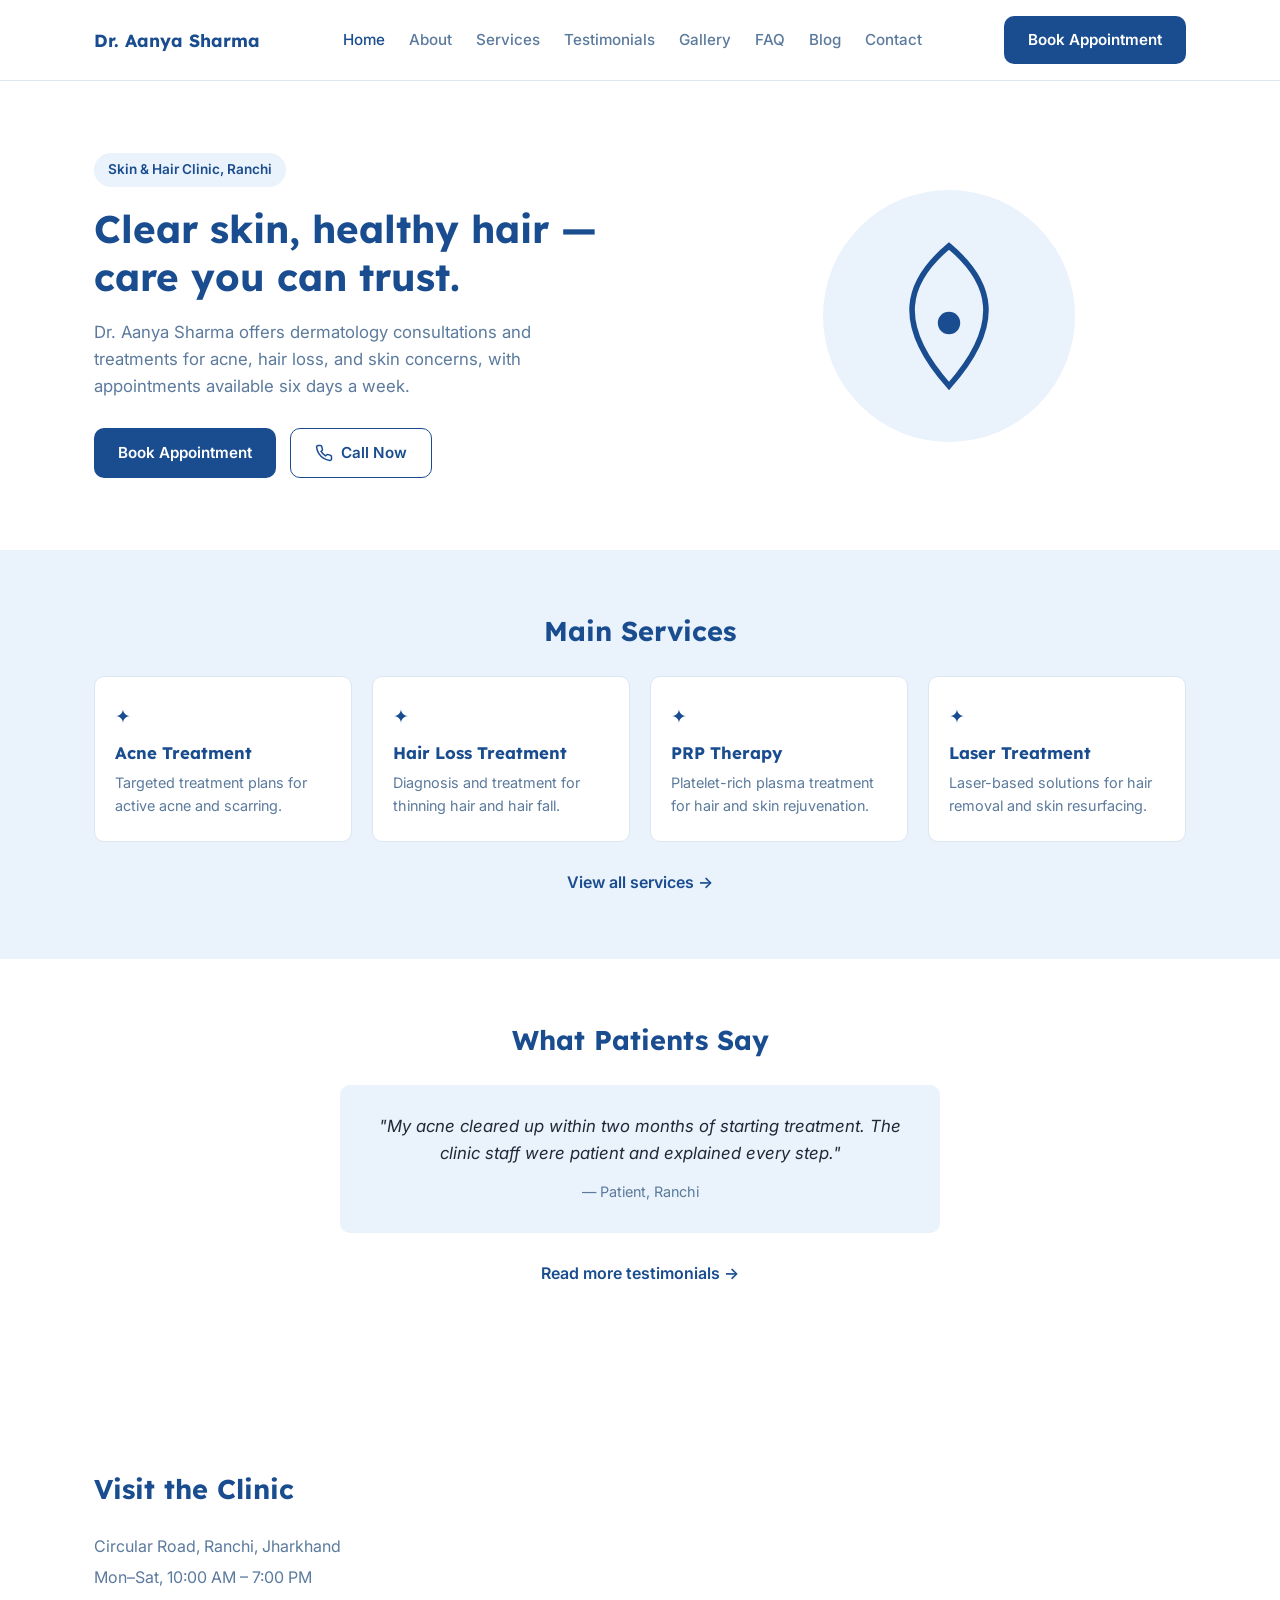
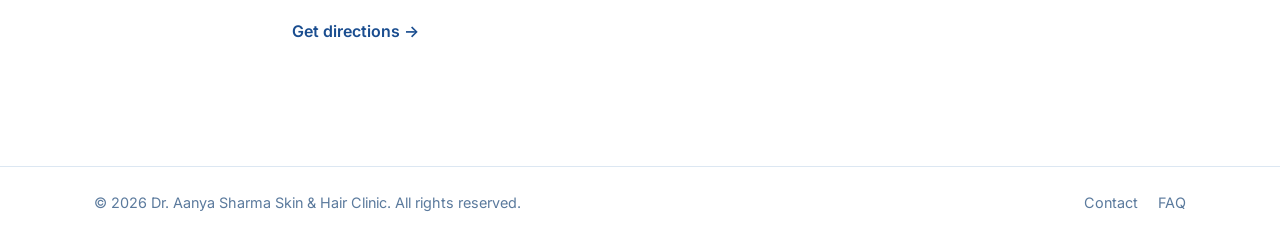
==== index.html @ 22db9ebb "initial site" ====
<!DOCTYPE html>
<html lang="en">
<head>
<meta charset="UTF-8">
<meta name="viewport" content="width=device-width, initial-scale=1.0">
<title>Dr. Aanya Sharma — Skin & Hair Clinic | Ranchi</title>
<link rel="preconnect" href="https://fonts.googleapis.com">
<link href="https://fonts.googleapis.com/css2?family=Lexend:wght@500;600;700&family=Inter:wght@400;500;600&display=swap" rel="stylesheet">
<link rel="stylesheet" href="style.css">
</head>
<body>

<header class="site-header">
  <div class="container header-inner">
    <a href="index.html" class="logo">Dr. Aanya Sharma</a>
    <nav class="nav">
      <a href="index.html" class="active">Home</a>
      <a href="about.html">About</a>
      <a href="services.html">Services</a>
      <a href="testimonials.html">Testimonials</a>
      <a href="gallery.html">Gallery</a>
      <a href="faq.html">FAQ</a>
      <a href="blog.html">Blog</a>
      <a href="contact.html">Contact</a>
    </nav>
    <a href="appointment.html" class="btn btn-primary nav-cta">Book Appointment</a>
  </div>
</header>

<section class="hero">
  <div class="container hero-inner">
    <div class="hero-text">
      <span class="eyebrow">Skin &amp; Hair Clinic, Ranchi</span>
      <h1>Clear skin, healthy hair —<br>care you can trust.</h1>
      <p class="hero-sub">Dr. Aanya Sharma offers dermatology consultations and treatments for acne, hair loss, and skin concerns, with appointments available six days a week.</p>
      <div class="hero-actions">
        <a href="appointment.html" class="btn btn-primary">Book Appointment</a>
        <a href="tel:+919999999999" class="btn btn-outline">
          <svg width="18" height="18" viewBox="0 0 24 24" fill="none" stroke="currentColor" stroke-width="2"><path d="M22 16.92v3a2 2 0 01-2.18 2 19.79 19.79 0 01-8.63-3.07 19.5 19.5 0 01-6-6 19.79 19.79 0 01-3.07-8.67A2 2 0 014.11 2h3a2 2 0 012 1.72c.127.96.361 1.903.7 2.81a2 2 0 01-.45 2.11L8.09 9.91a16 16 0 006 6l1.27-1.27a2 2 0 012.11-.45c.907.339 1.85.573 2.81.7A2 2 0 0122 16.92z"/></svg>
          Call Now
        </a>
      </div>
    </div>
    <div class="hero-visual" aria-hidden="true">
      <svg viewBox="0 0 200 200" class="hero-icon">
        <circle cx="100" cy="100" r="90" fill="#EAF2FB"/>
        <path d="M100 50 C70 75, 60 105, 100 150 C140 105, 130 75, 100 50 Z" fill="none" stroke="#1A4D8F" stroke-width="4"/>
        <circle cx="100" cy="105" r="8" fill="#1A4D8F"/>
      </svg>
    </div>
  </div>
</section>

<section class="services-preview">
  <div class="container">
    <h2>Main Services</h2>
    <div class="service-grid">
      <div class="service-card">
        <span class="service-icon">✦</span>
        <h3>Acne Treatment</h3>
        <p>Targeted treatment plans for active acne and scarring.</p>
      </div>
      <div class="service-card">
        <span class="service-icon">✦</span>
        <h3>Hair Loss Treatment</h3>
        <p>Diagnosis and treatment for thinning hair and hair fall.</p>
      </div>
      <div class="service-card">
        <span class="service-icon">✦</span>
        <h3>PRP Therapy</h3>
        <p>Platelet-rich plasma treatment for hair and skin rejuvenation.</p>
      </div>
      <div class="service-card">
        <span class="service-icon">✦</span>
        <h3>Laser Treatment</h3>
        <p>Laser-based solutions for hair removal and skin resurfacing.</p>
      </div>
    </div>
    <a href="services.html" class="link-arrow">View all services →</a>
  </div>
</section>

<section class="testimonials-preview">
  <div class="container">
    <h2>What Patients Say</h2>
    <div class="testimonial-card">
      <p>"My acne cleared up within two months of starting treatment. The clinic staff were patient and explained every step."</p>
      <span class="testimonial-author">— Patient, Ranchi</span>
    </div>
    <a href="testimonials.html" class="link-arrow">Read more testimonials →</a>
  </div>
</section>

<section class="location">
  <div class="container location-inner">
    <div>
      <h2>Visit the Clinic</h2>
      <p>Circular Road, Ranchi, Jharkhand</p>
      <p>Mon–Sat, 10:00 AM – 7:00 PM</p>
      <a href="contact.html" class="link-arrow">Get directions →</a>
    </div>
    <div class="map-embed">
      <iframe
        src="https://www.google.com/maps?q=Ranchi&output=embed"
        width="100%" height="280" style="border:0;" loading="lazy">
      </iframe>
    </div>
  </div>
</section>

<footer class="site-footer">
  <div class="container footer-inner">
    <p>&copy; 2026 Dr. Aanya Sharma Skin &amp; Hair Clinic. All rights reserved.</p>
    <div class="footer-links">
      <a href="contact.html">Contact</a>
      <a href="faq.html">FAQ</a>
    </div>
  </div>
</footer>

<script src="main.js"></script>
</body>
</html>
---- style.css ----
:root {
  --blue-deep: #1A4D8F;
  --blue-tint: #EAF2FB;
  --white: #FFFFFF;
  --text-dark: #1F2937;
  --text-muted: #5B7A9D;
  --border: #DCE7F2;
  --radius: 10px;
  --font-heading: 'Lexend', sans-serif;
  --font-body: 'Inter', sans-serif;
}

* { box-sizing: border-box; margin: 0; padding: 0; }

body {
  font-family: var(--font-body);
  color: var(--text-dark);
  background: var(--white);
  line-height: 1.6;
}

h1, h2, h3 {
  font-family: var(--font-heading);
  color: var(--blue-deep);
  line-height: 1.25;
}

.container {
  max-width: 1140px;
  margin: 0 auto;
  padding: 0 24px;
}

a { text-decoration: none; color: inherit; }

/* Header */
.site-header {
  border-bottom: 1px solid var(--border);
  position: sticky;
  top: 0;
  background: var(--white);
  z-index: 100;
}

.header-inner {
  display: flex;
  align-items: center;
  justify-content: space-between;
  padding: 16px 24px;
}

.logo {
  font-family: var(--font-heading);
  font-weight: 700;
  font-size: 1.1rem;
  color: var(--blue-deep);
}

.nav {
  display: flex;
  gap: 24px;
  font-size: 0.95rem;
  font-weight: 500;
}

.nav a {
  color: var(--text-muted);
  transition: color 0.2s;
}

.nav a:hover,
.nav a.active {
  color: var(--blue-deep);
}

.nav-cta { white-space: nowrap; }

/* Buttons */
.btn {
  display: inline-flex;
  align-items: center;
  gap: 8px;
  padding: 12px 24px;
  border-radius: var(--radius);
  font-weight: 600;
  font-size: 0.95rem;
  transition: all 0.2s;
}

.btn-primary {
  background: var(--blue-deep);
  color: var(--white);
}

.btn-primary:hover { background: #153f73; }

.btn-outline {
  background: var(--white);
  color: var(--blue-deep);
  border: 1.5px solid var(--blue-deep);
}

.btn-outline:hover { background: var(--blue-tint); }

/* Hero */
.hero { padding: 72px 0; background: var(--white); }

.hero-inner {
  display: flex;
  align-items: center;
  gap: 48px;
}

.hero-text { flex: 1.2; }

.eyebrow {
  display: inline-block;
  font-size: 0.85rem;
  font-weight: 600;
  color: var(--blue-deep);
  background: var(--blue-tint);
  padding: 6px 14px;
  border-radius: 100px;
  margin-bottom: 18px;
}

.hero h1 {
  font-size: 2.4rem;
  margin-bottom: 18px;
}

.hero-sub {
  color: var(--text-muted);
  font-size: 1.05rem;
  max-width: 480px;
  margin-bottom: 28px;
}

.hero-actions { display: flex; gap: 14px; flex-wrap: wrap; }

.hero-visual { flex: 1; display: flex; justify-content: center; }

.hero-icon { width: 100%; max-width: 280px; }

/* Sections */
section { padding: 64px 0; }

section h2 {
  font-size: 1.7rem;
  margin-bottom: 28px;
  text-align: center;
}

.services-preview { background: var(--blue-tint); }

.service-grid {
  display: grid;
  grid-template-columns: repeat(4, 1fr);
  gap: 20px;
}

.service-card {
  background: var(--white);
  border: 1px solid var(--border);
  border-radius: var(--radius);
  padding: 24px 20px;
  text-align: left;
}

.service-icon {
  color: var(--blue-deep);
  font-size: 1.2rem;
}

.service-card h3 {
  font-size: 1.05rem;
  margin: 10px 0 8px;
}

.service-card p {
  color: var(--text-muted);
  font-size: 0.9rem;
}

.link-arrow {
  display: block;
  margin-top: 28px;
  text-align: center;
  color: var(--blue-deep);
  font-weight: 600;
}

/* Testimonials */
.testimonial-card {
  max-width: 600px;
  margin: 0 auto;
  background: var(--blue-tint);
  border-radius: var(--radius);
  padding: 28px;
  text-align: center;
}

.testimonial-card p {
  font-size: 1.05rem;
  font-style: italic;
  margin-bottom: 12px;
}

.testimonial-author {
  color: var(--text-muted);
  font-size: 0.9rem;
}

/* Location */
.location-inner {
  display: flex;
  gap: 48px;
  align-items: center;
}

.location-inner > div:first-child { flex: 1; }
.map-embed { flex: 1; border-radius: var(--radius); overflow: hidden; }

.location h2 { text-align: left; }
.location p { color: var(--text-muted); margin-bottom: 6px; }

/* Footer */
.site-footer {
  border-top: 1px solid var(--border);
  padding: 24px 0;
}

.footer-inner {
  display: flex;
  justify-content: space-between;
  align-items: center;
  font-size: 0.9rem;
  color: var(--text-muted);
}

.footer-links { display: flex; gap: 20px; }

/* Page hero (sub-pages) */
.page-hero {
  padding: 56px 0 40px;
  background: var(--blue-tint);
  text-align: center;
}

.page-hero h1 { font-size: 2.1rem; margin-bottom: 10px; }
.page-hero .hero-sub { margin: 0 auto; }

/* About grid */
.about-grid-inner {
  display: grid;
  grid-template-columns: repeat(3, 1fr);
  gap: 20px;
}

.about-card {
  border: 1px solid var(--border);
  border-radius: var(--radius);
  padding: 26px 22px;
}

.about-card h3 { font-size: 1.05rem; margin: 10px 0 14px; }

.plain-list {
  list-style: none;
  color: var(--text-muted);
  font-size: 0.92rem;
}

.plain-list li {
  padding: 6px 0;
  border-top: 1px solid var(--border);
}

.plain-list li:first-child { border-top: none; }

/* About statement */
.about-statement { background: var(--white); }
.centered-text {
  max-width: 640px;
  margin: 0 auto;
  text-align: center;
  color: var(--text-muted);
  font-size: 1.02rem;
}

/* CTA strip */
.cta-strip { background: var(--blue-deep); }
.cta-strip-inner { text-align: center; }
.cta-strip h2 { color: var(--white); margin-bottom: 22px; }
.cta-strip .btn-outline { background: var(--white); }

/* Services detail grid */
.service-detail-grid {
  display: grid;
  grid-template-columns: repeat(3, 1fr);
  gap: 20px;
}

/* Contact page */
.contact-grid {
  display: grid;
  grid-template-columns: 1fr 1.2fr;
  gap: 48px;
}

.contact-row {
  display: flex;
  gap: 14px;
  padding: 16px 0;
  border-top: 1px solid var(--border);
}

.contact-row:first-child { border-top: none; }

.contact-row h3 { font-size: 0.95rem; margin-bottom: 4px; }

.contact-row a, .contact-row p {
  color: var(--text-muted);
  font-size: 0.95rem;
}

.contact-row a:hover { color: var(--blue-deep); }

.contact-form-wrap {
  background: var(--blue-tint);
  border-radius: var(--radius);
  padding: 28px;
}

.contact-form-wrap h3 { margin-bottom: 18px; }

.contact-form { display: flex; flex-direction: column; gap: 16px; }

.contact-form label {
  display: flex;
  flex-direction: column;
  gap: 6px;
  font-size: 0.9rem;
  font-weight: 500;
  color: var(--text-dark);
}

.contact-form input,
.contact-form textarea {
  font-family: var(--font-body);
  padding: 10px 12px;
  border: 1px solid var(--border);
  border-radius: 6px;
  font-size: 0.95rem;
  background: var(--white);
}

.contact-form input:focus,
.contact-form textarea:focus {
  outline: 2px solid var(--blue-deep);
  outline-offset: 1px;
}

/* Appointment page */
.appointment-wrap {
  display: grid;
  grid-template-columns: 1.2fr 1fr;
  gap: 40px;
  align-items: start;
}

.appointment-form {
  background: var(--blue-tint);
  border-radius: var(--radius);
  padding: 28px;
}

.appointment-alt {
  border: 1px solid var(--border);
  border-radius: var(--radius);
  padding: 28px;
}

.appointment-alt h3 { font-size: 1.05rem; margin-bottom: 10px; }
.appointment-alt p { color: var(--text-muted); font-size: 0.92rem; margin-bottom: 18px; }

/* Booking page */
.booking-section { padding-top: 0; }

/* Mobile nav toggle */
.nav-toggle {
  display: none;
  flex-direction: column;
  justify-content: center;
  gap: 5px;
  background: none;
  border: none;
  cursor: pointer;
  padding: 6px;
}

.nav-toggle span {
  width: 22px;
  height: 2px;
  background: var(--blue-deep);
  border-radius: 2px;
}

/* FAQ */
.faq-list { max-width: 700px; margin: 0 auto; }

.faq-item {
  border-bottom: 1px solid var(--border);
  padding: 16px 0;
}

.faq-item summary {
  font-family: var(--font-heading);
  font-weight: 600;
  color: var(--blue-deep);
  cursor: pointer;
  font-size: 1rem;
}

.faq-item p {
  color: var(--text-muted);
  margin-top: 10px;
  font-size: 0.95rem;
}

/* Testimonials page grid */
.testimonial-grid {
  display: grid;
  grid-template-columns: repeat(2, 1fr);
  gap: 20px;
}

.testimonial-grid .testimonial-card { margin: 0; }

/* Gallery */
.gallery-grid {
  display: grid;
  grid-template-columns: repeat(3, 1fr);
  gap: 16px;
}

.gallery-slot {
  aspect-ratio: 4/3;
  background: var(--blue-tint);
  border: 1px dashed var(--blue-deep);
  border-radius: var(--radius);
  display: flex;
  align-items: center;
  justify-content: center;
  color: var(--text-muted);
  font-size: 0.9rem;
}

/* Blog */
.blog-grid {
  display: grid;
  grid-template-columns: repeat(3, 1fr);
  gap: 20px;
}

.blog-card {
  border: 1px solid var(--border);
  border-radius: var(--radius);
  padding: 24px 20px;
}

.blog-card h3 { font-size: 1.05rem; margin: 10px 0 8px; }
.blog-card p { color: var(--text-muted); font-size: 0.9rem; margin-bottom: 12px; }

.blog-meta {
  display: inline-block;
  font-size: 0.78rem;
  font-weight: 600;
  color: var(--blue-deep);
  background: var(--blue-tint);
  padding: 4px 10px;
  border-radius: 100px;
}

/* Responsive */
@media (max-width: 900px) {
  .nav-toggle { display: flex; }
  .nav {
    display: none;
    position: absolute;
    top: 100%;
    left: 0;
    right: 0;
    background: var(--white);
    border-bottom: 1px solid var(--border);
    flex-direction: column;
    padding: 16px 24px;
    gap: 14px;
  }
  .nav.open { display: flex; }
  .header-inner { position: relative; flex-wrap: wrap; }
  .hero-inner { flex-direction: column; }
  .hero h1 { font-size: 1.9rem; }
  .service-grid { grid-template-columns: repeat(2, 1fr); }
  .location-inner { flex-direction: column; }
  .about-grid-inner { grid-template-columns: 1fr; }
  .service-detail-grid { grid-template-columns: 1fr; }
  .contact-grid { grid-template-columns: 1fr; }
  .appointment-wrap { grid-template-columns: 1fr; }
  .testimonial-grid { grid-template-columns: 1fr; }
  .gallery-grid { grid-template-columns: repeat(2, 1fr); }
  .blog-grid { grid-template-columns: 1fr; }
}

@media (max-width: 480px) {
  .service-grid { grid-template-columns: 1fr; }
}
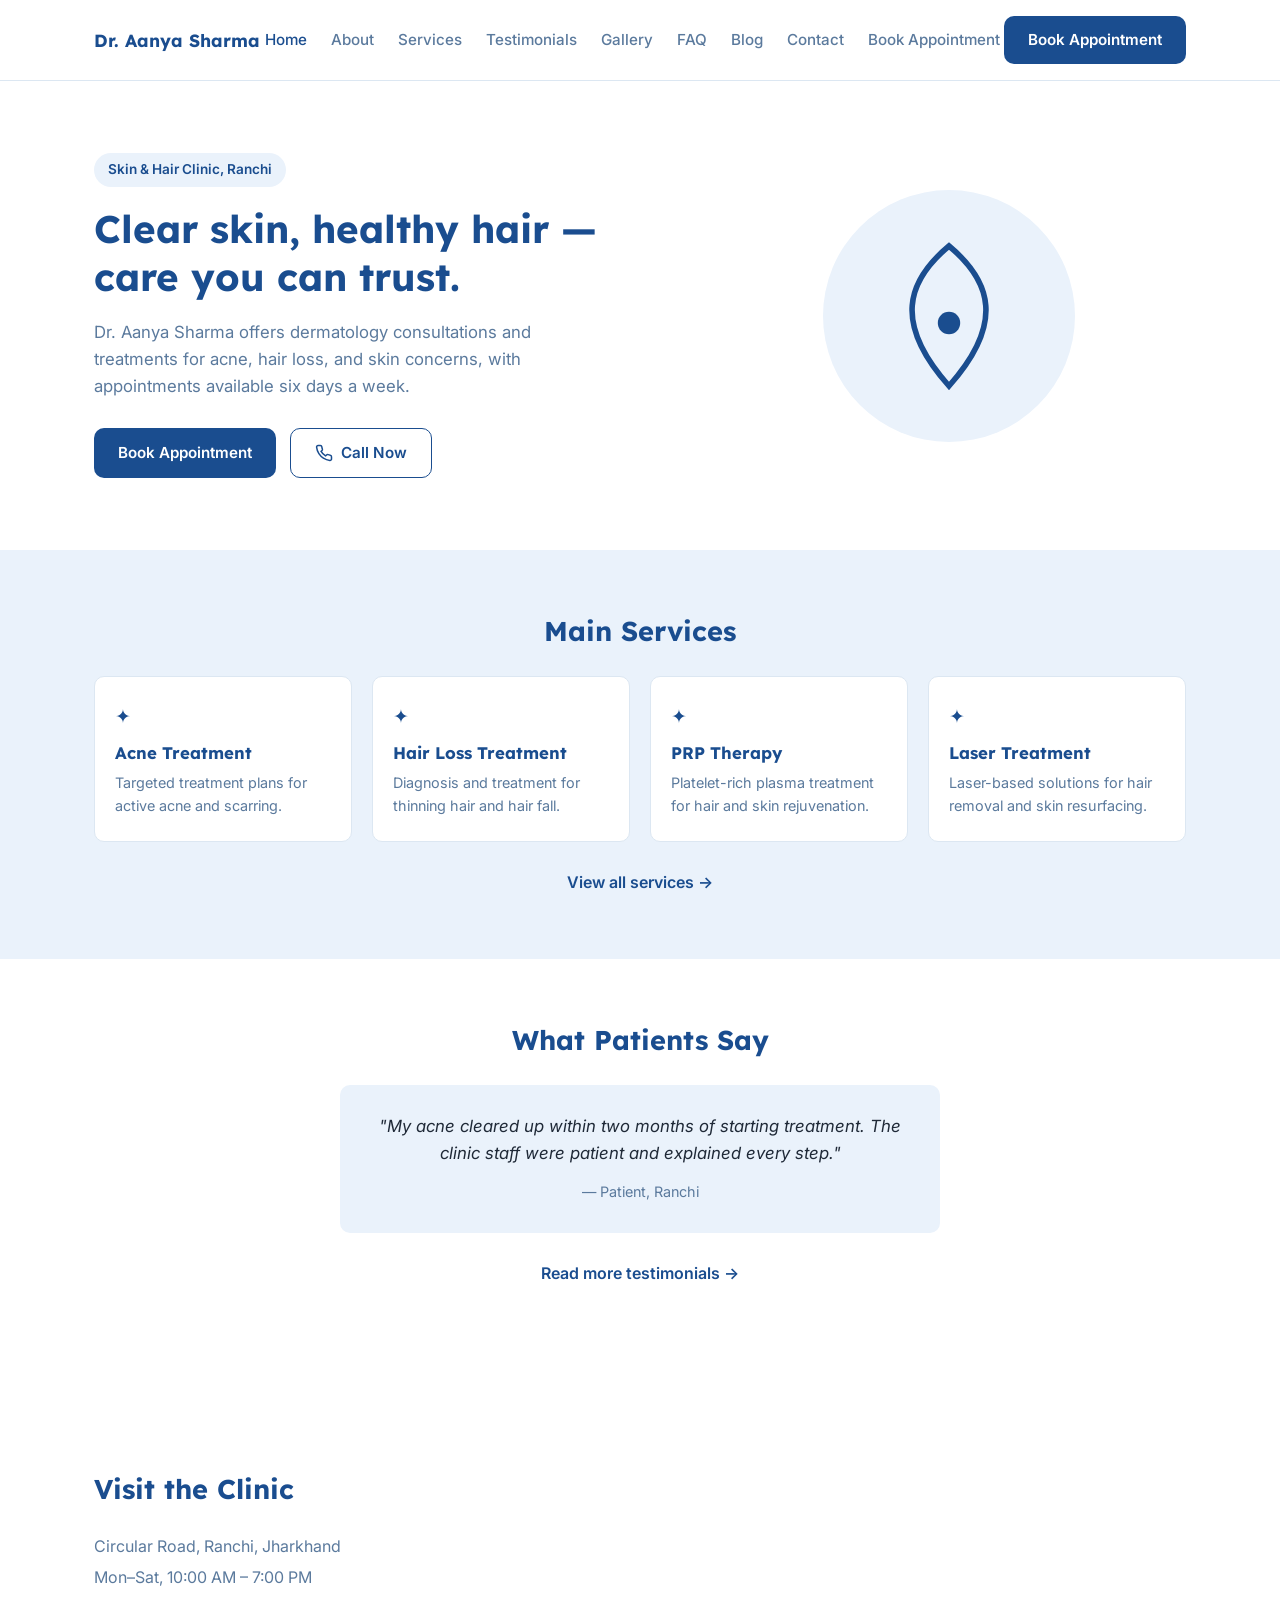
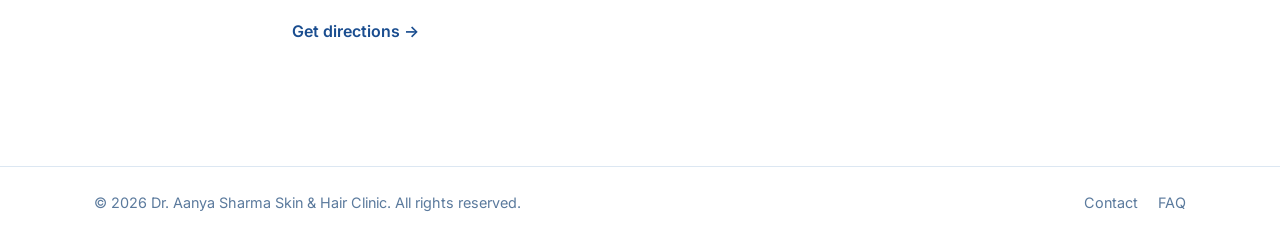
==== commit 02428047: "fix mobile nav" ====
--- a/index.html
+++ b/index.html
@@ -13,6 +13,9 @@
 <header class="site-header">
   <div class="container header-inner">
     <a href="index.html" class="logo">Dr. Aanya Sharma</a>
+    <button class="nav-toggle" aria-label="Toggle menu" aria-expanded="false">
+      <span></span><span></span><span></span>
+    </button>
     <nav class="nav">
       <a href="index.html" class="active">Home</a>
       <a href="about.html">About</a>
@@ -22,6 +25,7 @@
       <a href="faq.html">FAQ</a>
       <a href="blog.html">Blog</a>
       <a href="contact.html">Contact</a>
+      <a href="appointment.html" class="nav-mobile-book">Book Appointment</a>
     </nav>
     <a href="appointment.html" class="btn btn-primary nav-cta">Book Appointment</a>
   </div>
--- a/style.css
+++ b/style.css
@@ -484,23 +484,61 @@
 
 /* Responsive */
 @media (max-width: 900px) {
-  .nav-toggle { display: flex; }
+  .nav-cta { display: none; }
+  .nav-toggle { display: flex; flex-shrink: 0; z-index: 200; }
+  .header-inner { position: relative; }
+
   .nav {
+    display: flex;
+    flex-direction: column;
+    gap: 2px;
+    position: fixed;
+    top: 0;
+    right: -260px;
+    width: 240px;
+    height: 100vh;
+    background: var(--white);
+    border-left: 1px solid var(--border);
+    padding: 80px 20px 24px;
+    transition: right 0.25s ease;
+    z-index: 150;
+    box-shadow: -6px 0 20px rgba(0,0,0,0.08);
+    overflow-y: auto;
+  }
+
+  .nav.open { right: 0; }
+
+  .nav a {
+    padding: 11px 6px;
+    font-size: 0.92rem;
+    border-bottom: 1px solid var(--border);
+  }
+
+  .nav-mobile-book {
+    display: block;
+    margin-top: 14px;
+    background: var(--blue-deep);
+    color: var(--white) !important;
+    text-align: center;
+    border-radius: 8px;
+    padding: 11px;
+    font-weight: 600;
+    border-bottom: none !important;
+  }
+
+  .nav-backdrop {
     display: none;
-    position: absolute;
-    top: 100%;
-    left: 0;
-    right: 0;
-    background: var(--white);
-    border-bottom: 1px solid var(--border);
-    flex-direction: column;
-    padding: 16px 24px;
-    gap: 14px;
-  }
-  .nav.open { display: flex; }
-  .header-inner { position: relative; flex-wrap: wrap; }
+    position: fixed;
+    inset: 0;
+    background: rgba(15, 30, 50, 0.35);
+    z-index: 140;
+  }
+
+  .nav-backdrop.open { display: block; }
+
   .hero-inner { flex-direction: column; }
-  .hero h1 { font-size: 1.9rem; }
+  .hero h1 { font-size: 1.7rem; }
+  .hero-sub { font-size: 0.95rem; }
   .service-grid { grid-template-columns: repeat(2, 1fr); }
   .location-inner { flex-direction: column; }
   .about-grid-inner { grid-template-columns: 1fr; }
@@ -510,8 +548,32 @@
   .testimonial-grid { grid-template-columns: 1fr; }
   .gallery-grid { grid-template-columns: repeat(2, 1fr); }
   .blog-grid { grid-template-columns: 1fr; }
+
+  section { padding: 44px 0; }
+  section h2 { font-size: 1.35rem; }
+  .page-hero { padding: 40px 0 28px; }
+  .page-hero h1 { font-size: 1.6rem; }
+
+  .appointment-form, .appointment-alt, .contact-form-wrap {
+    padding: 18px;
+  }
+
+  .service-card, .about-card, .blog-card {
+    padding: 18px 16px;
+  }
+
+  .btn {
+    padding: 10px 18px;
+    font-size: 0.9rem;
+  }
+
+  .contact-form input, .contact-form textarea {
+    font-size: 0.9rem;
+  }
 }
 
 @media (max-width: 480px) {
   .service-grid { grid-template-columns: 1fr; }
+  .hero h1 { font-size: 1.5rem; }
+  .logo { font-size: 0.98rem; }
 }
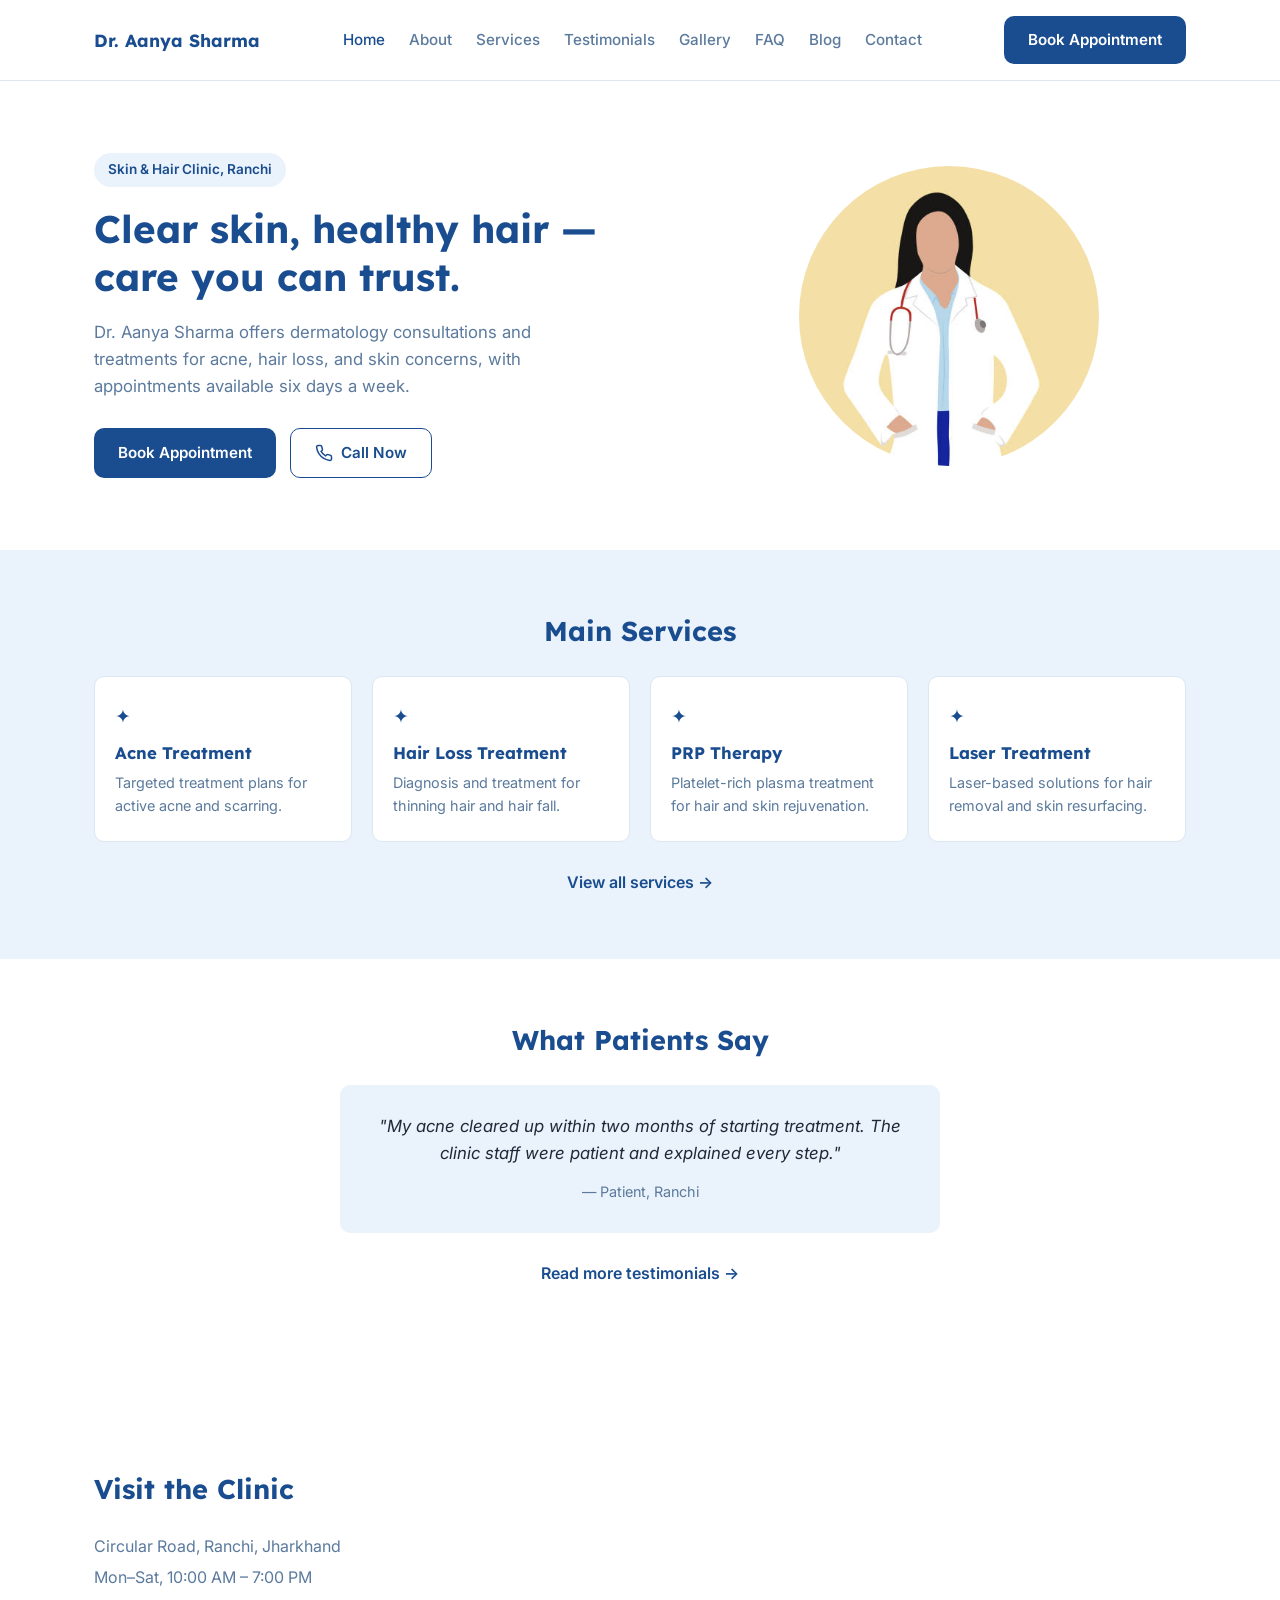
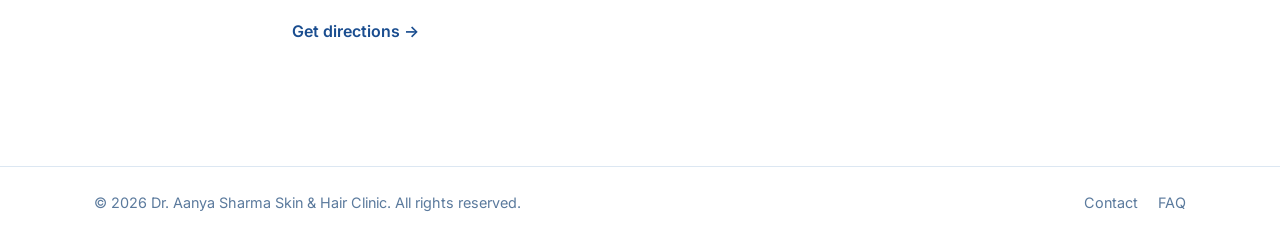
==== commit 3a7b9349: "fix mobile nav" ====
--- a/index.html
+++ b/index.html
@@ -45,12 +45,8 @@
         </a>
       </div>
     </div>
-    <div class="hero-visual" aria-hidden="true">
-      <svg viewBox="0 0 200 200" class="hero-icon">
-        <circle cx="100" cy="100" r="90" fill="#EAF2FB"/>
-        <path d="M100 50 C70 75, 60 105, 100 150 C140 105, 130 75, 100 50 Z" fill="none" stroke="#1A4D8F" stroke-width="4"/>
-        <circle cx="100" cy="105" r="8" fill="#1A4D8F"/>
-      </svg>
+    <div class="hero-visual">
+      <img src="doctor-placeholder.jpg" alt="Dermatologist illustration" class="hero-photo">
     </div>
   </div>
 </section>
--- a/style.css
+++ b/style.css
@@ -75,6 +75,8 @@
 
 .nav-cta { white-space: nowrap; }
 
+.nav-mobile-book { display: none; }
+
 /* Buttons */
 .btn {
   display: inline-flex;
@@ -141,6 +143,15 @@
 .hero-visual { flex: 1; display: flex; justify-content: center; }
 
 .hero-icon { width: 100%; max-width: 280px; }
+
+.hero-photo {
+  width: 100%;
+  max-width: 300px;
+  aspect-ratio: 1 / 1;
+  object-fit: cover;
+  border-radius: 50%;
+  background: var(--blue-tint);
+}
 
 /* Sections */
 section { padding: 64px 0; }
@@ -531,7 +542,7 @@
     position: fixed;
     inset: 0;
     background: rgba(15, 30, 50, 0.35);
-    z-index: 140;
+    z-index: 90;
   }
 
   .nav-backdrop.open { display: block; }
